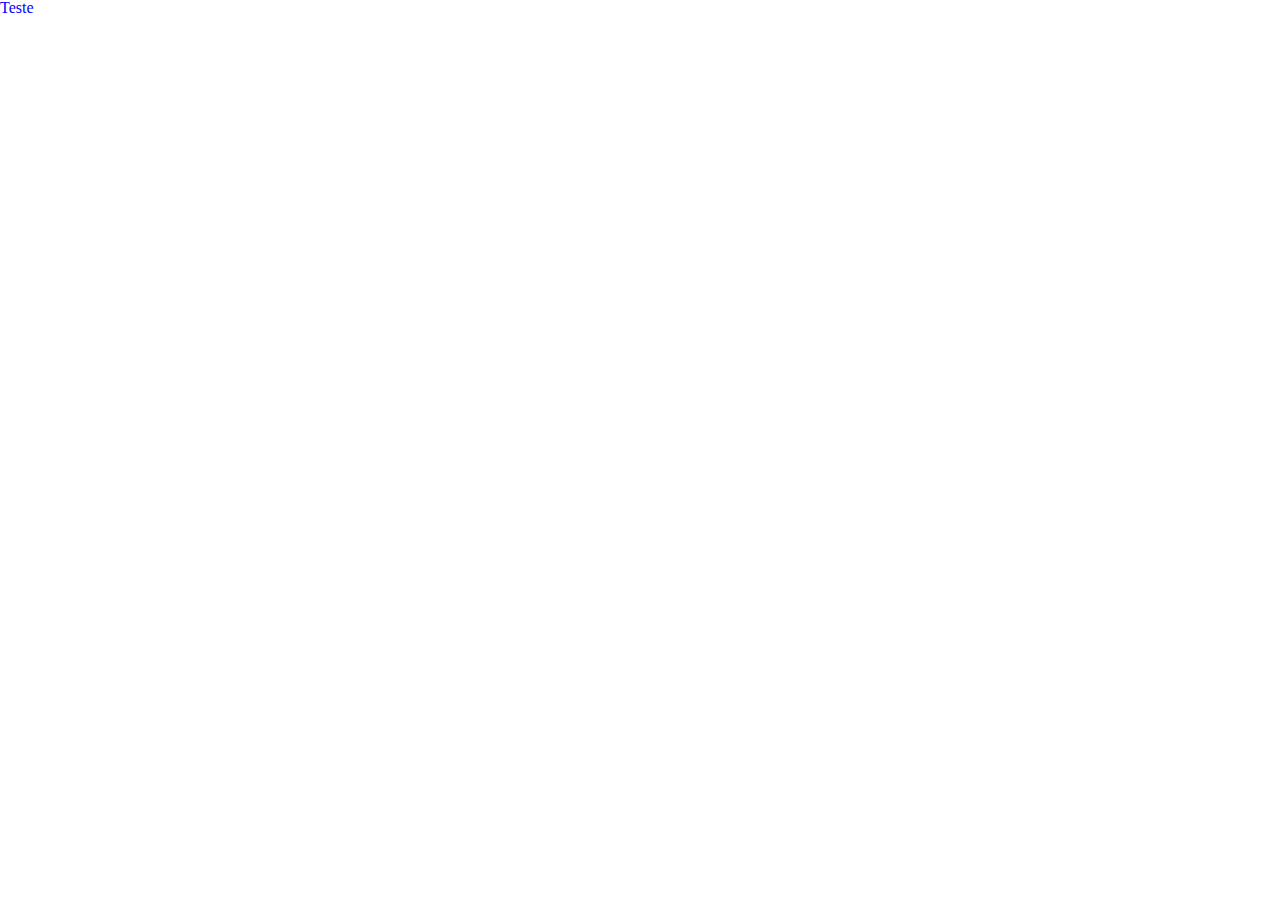
==== lescone/index.html @ c8687d4e "Projeto Le Scone Restaurante - Inicio" ====
<!DOCTYPE html>
<html>
<head>
	<title>Le Scone</title>
	<meta name="description" content="Le Scone - Restaurante">
	<meta name="viewport" content="width=device-width, initial-scale=1">
	<link rel="stylesheet" type="text/css" href="css/style.css">
</head>
<body>
 <p>Teste</p>
</body>
</html>
---- lescone/css/style.css ----
/* http://meyerweb.com/eric/tools/css/reset/ 
   v2.0 | 20110126
   License: none (public domain)
*/
html, body, div, span, applet, object, iframe,
h1, h2, h3, h4, h5, h6, p, blockquote, pre,
a, abbr, acronym, address, big, cite, code,
del, dfn, em, img, ins, kbd, q, s, samp,
small, strike, strong, sub, sup, tt, var,
b, u, i, center,
dl, dt, dd, ol, ul, li,
fieldset, form, label, legend,
table, caption, tbody, tfoot, thead, tr, th, td,
article, aside, canvas, details, embed,
figure, figcaption, footer, header, hgroup,
menu, nav, output, ruby, section, summary,
time, mark, audio, video {
  margin: 0;
  padding: 0;
  border: 0;
  font-size: 100%;
  font: inherit;
  vertical-align: baseline;
}

/* HTML5 display-role reset for older browsers */
article, aside, details, figcaption, figure,
footer, header, hgroup, menu, nav, section {
  display: block;
}

body {
  line-height: 1;
}

ol, ul {
  list-style: none;
}

blockquote, q {
  quotes: none;
}

blockquote:before, blockquote:after,
q:before, q:after {
  content: '';
  content: none;
}

table {
  border-collapse: collapse;
  border-spacing: 0;
}

p {
  color: blue;
}
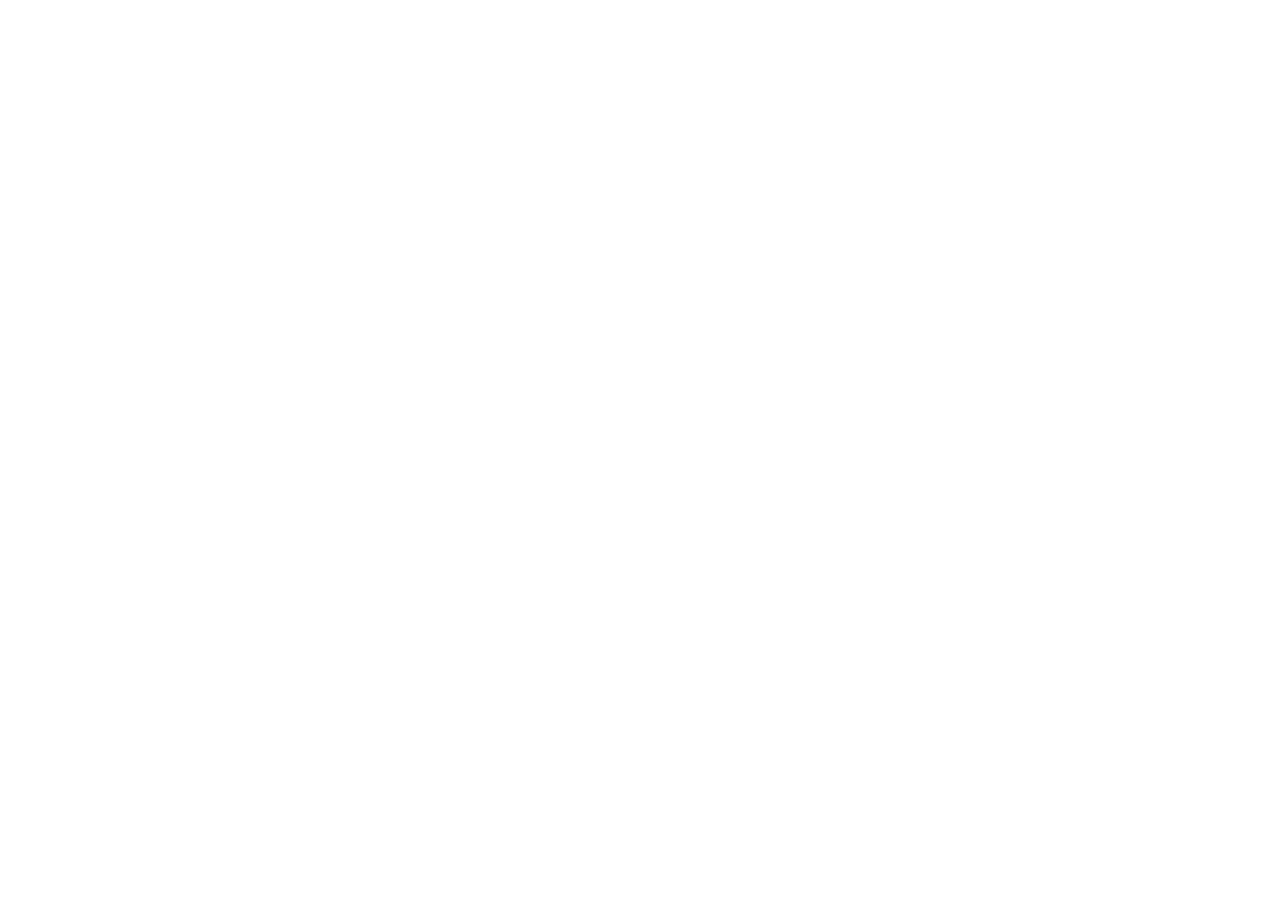
==== commit 4ba1eb08: "Definindo Estrutura com Grid" ====
--- a/lescone/index.html
+++ b/lescone/index.html
@@ -7,6 +7,6 @@
 	<link rel="stylesheet" type="text/css" href="css/style.css">
 </head>
 <body>
- <p>Teste</p>
+
 </body>
 </html>--- a/lescone/css/style.css
+++ b/lescone/css/style.css
@@ -1,57 +1,166 @@
-/* http://meyerweb.com/eric/tools/css/reset/ 
-   v2.0 | 20110126
-   License: none (public domain)
-*/
-html, body, div, span, applet, object, iframe,
-h1, h2, h3, h4, h5, h6, p, blockquote, pre,
-a, abbr, acronym, address, big, cite, code,
-del, dfn, em, img, ins, kbd, q, s, samp,
-small, strike, strong, sub, sup, tt, var,
-b, u, i, center,
-dl, dt, dd, ol, ul, li,
-fieldset, form, label, legend,
-table, caption, tbody, tfoot, thead, tr, th, td,
-article, aside, canvas, details, embed,
-figure, figcaption, footer, header, hgroup,
-menu, nav, output, ruby, section, summary,
-time, mark, audio, video {
-  margin: 0;
-  padding: 0;
-  border: 0;
-  font-size: 100%;
-  font: inherit;
-  vertical-align: baseline;
+*, *::after, *::before {
+  box-sizing: border-box;
 }
 
-/* HTML5 display-role reset for older browsers */
-article, aside, details, figcaption, figure,
-footer, header, hgroup, menu, nav, section {
-  display: block;
+.grid-1 {
+  width: calc(8.33333% - 20px);
 }
 
-body {
-  line-height: 1;
+.grid-2 {
+  width: calc(16.66667% - 20px);
 }
 
-ol, ul {
-  list-style: none;
+.grid-3 {
+  width: calc(25% - 20px);
 }
 
-blockquote, q {
-  quotes: none;
+.grid-4 {
+  width: calc(33.33333% - 20px);
 }
 
-blockquote:before, blockquote:after,
-q:before, q:after {
-  content: '';
-  content: none;
+.grid-5 {
+  width: calc(41.66667% - 20px);
 }
 
-table {
-  border-collapse: collapse;
-  border-spacing: 0;
+.grid-6 {
+  width: calc(50% - 20px);
 }
 
-p {
-  color: blue;
+.grid-7 {
+  width: calc(58.33333% - 20px);
 }
+
+.grid-8 {
+  width: calc(66.66667% - 20px);
+}
+
+.grid-9 {
+  width: calc(75% - 20px);
+}
+
+.grid-10 {
+  width: calc(83.33333% - 20px);
+}
+
+.grid-11 {
+  width: calc(91.66667% - 20px);
+}
+
+.grid-12 {
+  width: calc(100% - 20px);
+}
+
+[class^="grid-"] {
+  float: left;
+  min-height: 1px;
+  margin-left: 10px;
+  margin-right: 10px;
+}
+
+@media screen and (max-width: 759px) {
+  [class^="grid-"] {
+    width: 100%;
+    float: none;
+    margin-left: 0px;
+    margin-right: 0px;
+  }
+}
+
+.offset-1 {
+  margin-left: calc(8.33333% + 10px);
+}
+
+.offset-2 {
+  margin-left: calc(16.66667% + 10px);
+}
+
+.offset-3 {
+  margin-left: calc(25% + 10px);
+}
+
+.offset-4 {
+  margin-left: calc(33.33333% + 10px);
+}
+
+.offset-5 {
+  margin-left: calc(41.66667% + 10px);
+}
+
+.offset-6 {
+  margin-left: calc(50% + 10px);
+}
+
+.offset-7 {
+  margin-left: calc(58.33333% + 10px);
+}
+
+.offset-8 {
+  margin-left: calc(66.66667% + 10px);
+}
+
+.offset-9 {
+  margin-left: calc(75% + 10px);
+}
+
+.offset-10 {
+  margin-left: calc(83.33333% + 10px);
+}
+
+.offset-11 {
+  margin-left: calc(91.66667% + 10px);
+}
+
+.offset-12 {
+  margin-left: calc(100% + 10px);
+}
+
+@media screen and (max-width: 759px) {
+  .offset-1, .offset-2, .offset-3, .offset-4, .offset-5, .offset-6, .offset-7, .offset-8, .offset-9, .offset-10, .offset-11, .offset-12 {
+    margin-left: 0px;
+  }
+}
+
+.container {
+  max-width: 1200px;
+  margin: 0px auto;
+  position: relative;
+}
+
+@media screen and (min-width: 760px) and (max-width: 1199px) {
+  .container {
+    max-width: 760px;
+  }
+}
+
+@media screen and (max-width: 759px) {
+  .container {
+    max-width: 480px;
+    padding-left: 10px;
+    padding-right: 10px;
+  }
+}
+
+.container::after, .container::before {
+  content: '';
+  display: table;
+  clear: both;
+}
+
+.row {
+  position: relative;
+  margin-left: -10px;
+  margin-right: -10px;
+}
+
+@media screen and (max-width: 759px) {
+  .row {
+    margin-left: 0px;
+    margin-right: 0px;
+  }
+}
+
+.row::after, .row::before {
+  content: '';
+  display: table;
+  clear: both;
+}
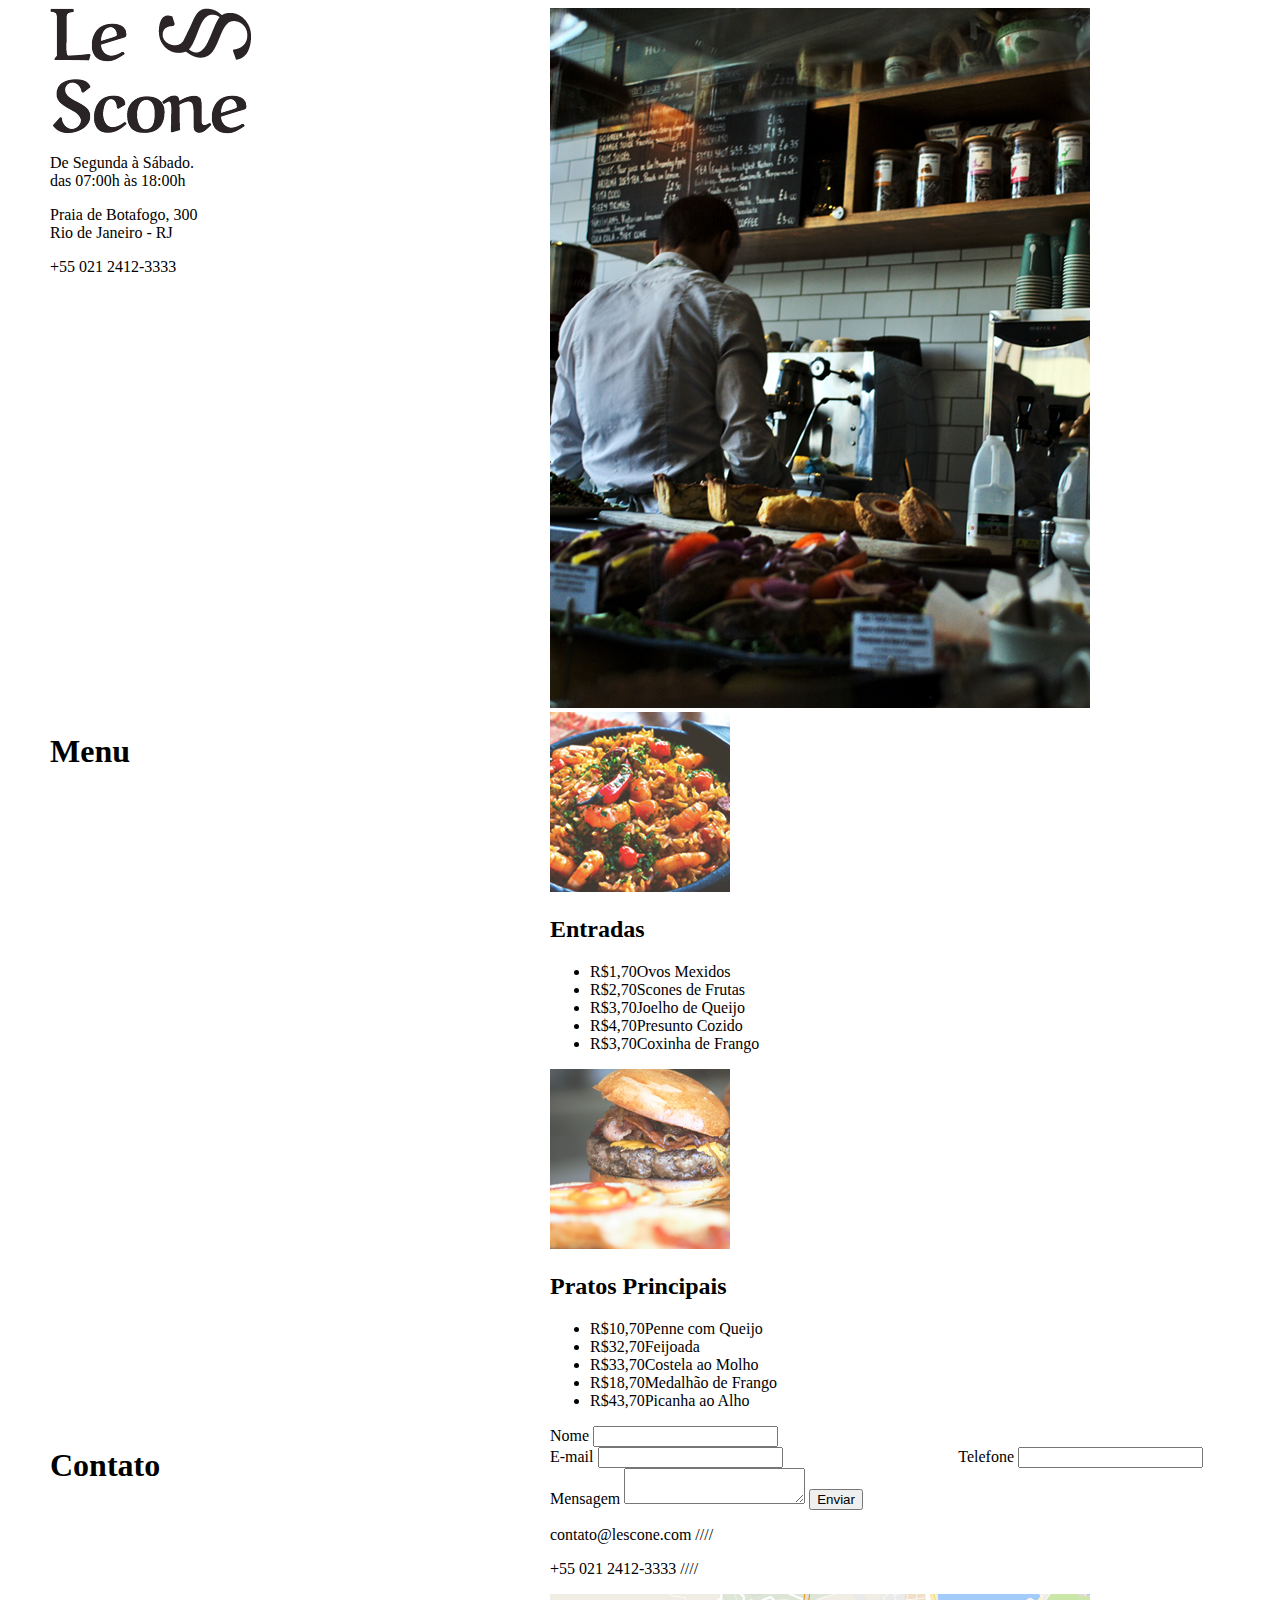
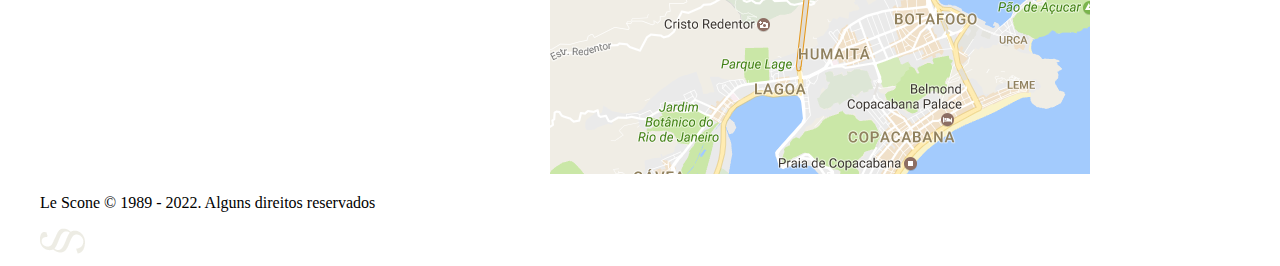
==== commit d8a6ebab: "Definindo HTML e Estilos Gerais" ====
--- a/lescone/index.html
+++ b/lescone/index.html
@@ -4,9 +4,91 @@
 	<title>Le Scone</title>
 	<meta name="description" content="Le Scone - Restaurante">
 	<meta name="viewport" content="width=device-width, initial-scale=1">
+	<link href="https://fonts.googleapis.com/css?family=Aref+Ruqaa|PT+Mono" rel="stylesheet">
 	<link rel="stylesheet" type="text/css" href="css/style.css">
 </head>
 <body>
-
+	
+	<main class="container intro">
+		<div class="grid-5">
+			<img class="logo" src="img/lescone.png" alt="Le Scone" />
+			<div class="intro-info">
+				<p>De Segunda à Sábado.<span class="aberto"></span><br>das 07:00h às 18:00h</p>
+				<p>Praia de Botafogo, 300<br>Rio de Janeiro - RJ</p>
+			</div>
+			<p class="intro-telefone">+55 021 2412-3333</p>
+		</div>
+		<div class="grid-7">
+			<img src="img/foto.png" alt="Foto de Le Scone" />
+		</div>
+	</main>
+	
+	<section class="container menu">
+		<h1 class="grid-4 titulo">Menu</h1>
+		<div class="grid-7 offset-1">
+			<div class="menu-item">
+				<img src="img/prato-1.png" alt="Foto Prato 1">
+				<h2>Entradas</h2>
+				<ul>
+					<li><span>R$1,70</span>Ovos Mexidos</li>
+					<li><span>R$2,70</span>Scones de Frutas</li>
+					<li><span>R$3,70</span>Joelho de Queijo</li>
+					<li><span>R$4,70</span>Presunto Cozido</li>
+					<li><span>R$3,70</span>Coxinha de Frango</li>
+				</ul>
+			</div>
+			<div class="menu-item">
+				<img src="img/prato-2.png" alt="Foto Prato 2">
+				<h2>Pratos Principais</h2>
+				<ul>
+					<li><span>R$10,70</span>Penne com Queijo</li>
+					<li><span>R$32,70</span>Feijoada</li>
+					<li><span>R$33,70</span>Costela ao Molho</li>
+					<li><span>R$18,70</span>Medalhão de Frango</li>
+					<li><span>R$43,70</span>Picanha ao Alho</li>
+				</ul>
+			</div>
+		</div>
+	</section>
+	
+	<section class="container contato">
+		<h1 class="grid-4 titulo">Contato</h1>
+		<div class="grid-7 offset-1">
+			<form>
+				<label>Nome</label>
+				<input type="text">
+				<div class="row">
+					<div class="grid-7">
+						<label>E-mail</label>
+						<input type="text">
+					</div>
+					<div class="grid-5">
+						<label>Telefone</label>
+						<input type="text">
+					</div>
+				</div>
+				<label>Mensagem</label>
+				<textarea></textarea>
+				<input class="button" type="button" value="Enviar">
+			</form>
+			<div class="contato-info">
+				<p>contato@lescone.com ////</p>
+				<p>+55 021 2412-3333 ////</p>
+			</div>
+			<a href="#" class="contato-mapa">
+				<img src="img/map.png" alt="Como chegar em Le Scone">
+			</a>
+		</div>
+	</section>
+	
+	<footer>
+		<div class="container">
+			<p>Le Scone © 1989 - 2022. Alguns direitos reservados</p>
+			<a href="https://www.darcisioalmeida.com.br" target="_blank">
+				<img src="img/lescone-icone.png" alt="Le Scone Icone" />
+			</a>
+		</div>
+	</footer>
+	
 </body>
 </html>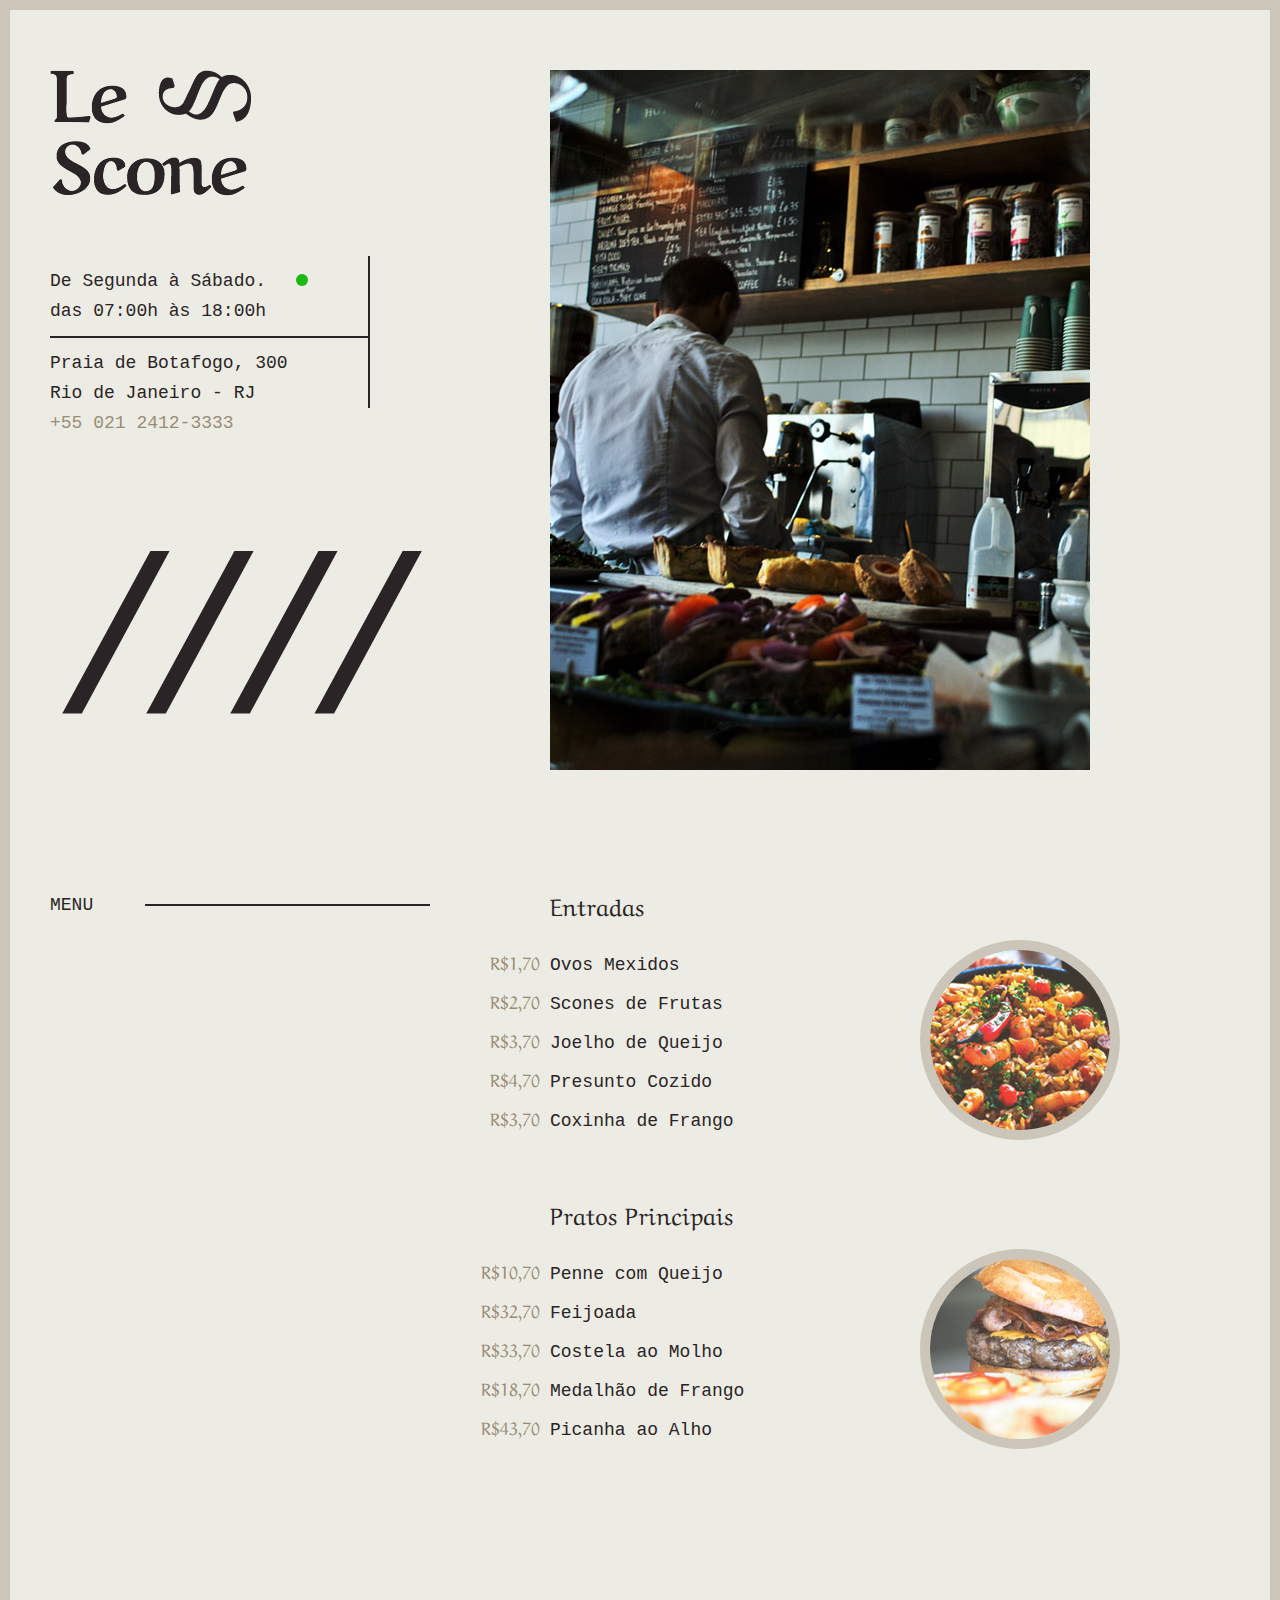
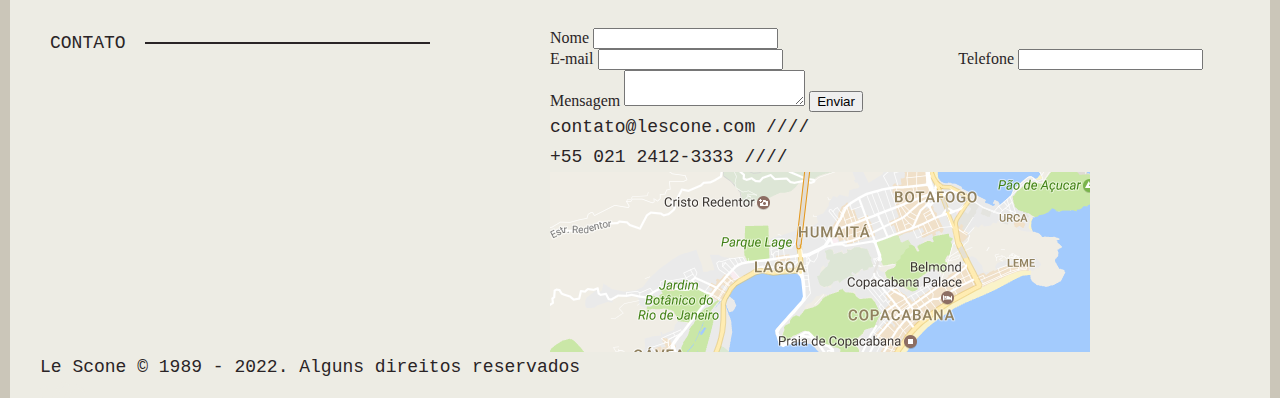
==== commit f8f6325a: "Estrutura da Introdução e Menu" ====
--- a/lescone/index.html
+++ b/lescone/index.html
@@ -19,7 +19,7 @@
 			<p class="intro-telefone">+55 021 2412-3333</p>
 		</div>
 		<div class="grid-7">
-			<img src="img/foto.png" alt="Foto de Le Scone" />
+			<img src="img/foto.jpg" alt="Foto de Le Scone" />
 		</div>
 	</main>
 	
--- a/lescone/css/style.css
+++ b/lescone/css/style.css
@@ -1,166 +1 @@
-*, *::after, *::before {
-  box-sizing: border-box;
-}
-
-.grid-1 {
-  width: calc(8.33333% - 20px);
-}
-
-.grid-2 {
-  width: calc(16.66667% - 20px);
-}
-
-.grid-3 {
-  width: calc(25% - 20px);
-}
-
-.grid-4 {
-  width: calc(33.33333% - 20px);
-}
-
-.grid-5 {
-  width: calc(41.66667% - 20px);
-}
-
-.grid-6 {
-  width: calc(50% - 20px);
-}
-
-.grid-7 {
-  width: calc(58.33333% - 20px);
-}
-
-.grid-8 {
-  width: calc(66.66667% - 20px);
-}
-
-.grid-9 {
-  width: calc(75% - 20px);
-}
-
-.grid-10 {
-  width: calc(83.33333% - 20px);
-}
-
-.grid-11 {
-  width: calc(91.66667% - 20px);
-}
-
-.grid-12 {
-  width: calc(100% - 20px);
-}
-
-[class^="grid-"] {
-  float: left;
-  min-height: 1px;
-  margin-left: 10px;
-  margin-right: 10px;
-}
-
-@media screen and (max-width: 759px) {
-  [class^="grid-"] {
-    width: 100%;
-    float: none;
-    margin-left: 0px;
-    margin-right: 0px;
-  }
-}
-
-.offset-1 {
-  margin-left: calc(8.33333% + 10px);
-}
-
-.offset-2 {
-  margin-left: calc(16.66667% + 10px);
-}
-
-.offset-3 {
-  margin-left: calc(25% + 10px);
-}
-
-.offset-4 {
-  margin-left: calc(33.33333% + 10px);
-}
-
-.offset-5 {
-  margin-left: calc(41.66667% + 10px);
-}
-
-.offset-6 {
-  margin-left: calc(50% + 10px);
-}
-
-.offset-7 {
-  margin-left: calc(58.33333% + 10px);
-}
-
-.offset-8 {
-  margin-left: calc(66.66667% + 10px);
-}
-
-.offset-9 {
-  margin-left: calc(75% + 10px);
-}
-
-.offset-10 {
-  margin-left: calc(83.33333% + 10px);
-}
-
-.offset-11 {
-  margin-left: calc(91.66667% + 10px);
-}
-
-.offset-12 {
-  margin-left: calc(100% + 10px);
-}
-
-@media screen and (max-width: 759px) {
-  .offset-1, .offset-2, .offset-3, .offset-4, .offset-5, .offset-6, .offset-7, .offset-8, .offset-9, .offset-10, .offset-11, .offset-12 {
-    margin-left: 0px;
-  }
-}
-
-.container {
-  max-width: 1200px;
-  margin: 0px auto;
-  position: relative;
-}
-
-@media screen and (min-width: 760px) and (max-width: 1199px) {
-  .container {
-    max-width: 760px;
-  }
-}
-
-@media screen and (max-width: 759px) {
-  .container {
-    max-width: 480px;
-    padding-left: 10px;
-    padding-right: 10px;
-  }
-}
-
-.container::after, .container::before {
-  content: '';
-  display: table;
-  clear: both;
-}
-
-.row {
-  position: relative;
-  margin-left: -10px;
-  margin-right: -10px;
-}
-
-@media screen and (max-width: 759px) {
-  .row {
-    margin-left: 0px;
-    margin-right: 0px;
-  }
-}
-
-.row::after, .row::before {
-  content: '';
-  display: table;
-  clear: both;
-}
+html,body,div,span,applet,object,iframe,h1,h2,h3,h4,h5,h6,p,blockquote,pre,a,abbr,acronym,address,big,cite,code,del,dfn,em,img,ins,kbd,q,s,samp,small,strike,strong,sub,sup,tt,var,b,u,i,center,dl,dt,dd,ol,ul,li,fieldset,form,label,legend,table,caption,tbody,tfoot,thead,tr,th,td,article,aside,canvas,details,embed,figure,figcaption,footer,header,hgroup,menu,nav,output,ruby,section,summary,time,mark,audio,video{margin:0;padding:0;border:0;font-size:100%;font:inherit;vertical-align:baseline}article,aside,details,figcaption,figure,footer,header,hgroup,menu,nav,section{display:block}body{line-height:1}ol,ul{list-style:none}blockquote,q{quotes:none}blockquote:before,blockquote:after,q:before,q:after{content:'';content:none}table{border-collapse:collapse;border-spacing:0}*,*::after,*::before{box-sizing:border-box}.grid-1{width:calc(8.33333% - 20px)}.grid-2{width:calc(16.66667% - 20px)}.grid-3{width:calc(25% - 20px)}.grid-4{width:calc(33.33333% - 20px)}.grid-5{width:calc(41.66667% - 20px)}.grid-6{width:calc(50% - 20px)}.grid-7{width:calc(58.33333% - 20px)}.grid-8{width:calc(66.66667% - 20px)}.grid-9{width:calc(75% - 20px)}.grid-10{width:calc(83.33333% - 20px)}.grid-11{width:calc(91.66667% - 20px)}.grid-12{width:calc(100% - 20px)}[class^="grid-"]{float:left;min-height:1px;margin-left:10px;margin-right:10px}@media screen and (max-width: 759px){[class^="grid-"]{width:100%;float:none;margin-left:0px;margin-right:0px}}.offset-1{margin-left:calc(8.33333% + 10px)}.offset-2{margin-left:calc(16.66667% + 10px)}.offset-3{margin-left:calc(25% + 10px)}.offset-4{margin-left:calc(33.33333% + 10px)}.offset-5{margin-left:calc(41.66667% + 10px)}.offset-6{margin-left:calc(50% + 10px)}.offset-7{margin-left:calc(58.33333% + 10px)}.offset-8{margin-left:calc(66.66667% + 10px)}.offset-9{margin-left:calc(75% + 10px)}.offset-10{margin-left:calc(83.33333% + 10px)}.offset-11{margin-left:calc(91.66667% + 10px)}.offset-12{margin-left:calc(100% + 10px)}@media screen and (max-width: 759px){.offset-1,.offset-2,.offset-3,.offset-4,.offset-5,.offset-6,.offset-7,.offset-8,.offset-9,.offset-10,.offset-11,.offset-12{margin-left:0px}}.container{max-width:1200px;margin:0px auto;position:relative}@media screen and (min-width: 760px) and (max-width: 1199px){.container{max-width:760px}}@media screen and (max-width: 759px){.container{max-width:480px;padding-left:10px;padding-right:10px}}.container::after,.container::before{content:'';display:table;clear:both}.row{position:relative;margin-left:-10px;margin-right:-10px}@media screen and (max-width: 759px){.row{margin-left:0px;margin-right:0px}}.row::after,.row::before{content:'';display:table;clear:both}body{background:#edece4;border:10px solid #cbc6b9;color:#2a2426}@media screen and (max-width: 759px){body{border:none}}img{display:block;max-width:100%}p{font-family:"PT Mono",monospace;font-size:1.125em;line-height:1.66667em}.titulo{font-family:"PT Mono",monospace;font-size:1.125em;line-height:1.66667em;text-transform:uppercase}@media screen and (max-width: 759px){.titulo{margin-bottom:40px}}.titulo::after{content:'';display:block;width:75%;float:right;height:2px;background:#2a2426;margin-top:14px}@media screen and (min-width: 760px) and (max-width: 1199px){.titulo::after{width:60%}}.intro{margin-top:60px}@media screen and (max-width: 759px){.intro{margin-top:20px}}.logo{margin-bottom:60px}.intro-info{border-right:2px solid #2a2426;max-width:320px}.intro-info p{padding-top:10px}.intro-info p:first-child{border-bottom:2px solid #2a2426;padding-bottom:10px}.intro-telefone{color:#988c77}@media screen and (max-width: 759px){.intro-telefone{margin-bottom:40px}}.intro-telefone::after{content:'/ / / /';display:block;margin-top:200px;font-size:220px;letter-spacing:-90px;color:#2a2426}@media screen and (min-width: 760px) and (max-width: 1199px){.intro-telefone::after{margin-top:80px;font-size:160px;letter-spacing:-70px}}@media screen and (max-width: 759px){.intro-telefone::after{display:none}}.aberto{display:inline-block;width:12px;height:12px;background:#1ab912;border-radius:50%;margin-left:30px}.intro-foto{border:10px solid #cbc6b9;width:100%}.menu{margin-top:120px;margin-bottom:120px}@media screen and (max-width: 759px){.menu{margin-top:60px;margin-bottom:60px}}.menu-item{margin-bottom:60px}.menu-item h2{font-family:"Aref Ruqaa",serif;font-size:1.5em;line-height:1.25em;margin-bottom:1em}.menu-item li{font-family:"PT Mono",monospace;font-size:1.125em;line-height:1.66667em;line-height:1.94444em}.menu-item li span{font-family:"Aref Ruqaa",serif;color:#988c77;display:inline-block;width:70px;margin-right:10px;text-align:right;margin-left:-80px}@media screen and (max-width: 759px){.menu-item li span{margin-left:0px;width:auto}}.menu-item img{border-radius:50%;border:10px solid #cbc6b9;position:absolute;right:0px;margin-top:50px}@media screen and (min-width: 1200px){.menu-item img{right:120px}}@media screen and (max-width: 759px){.menu-item img{width:120px;margin-top:0px}}
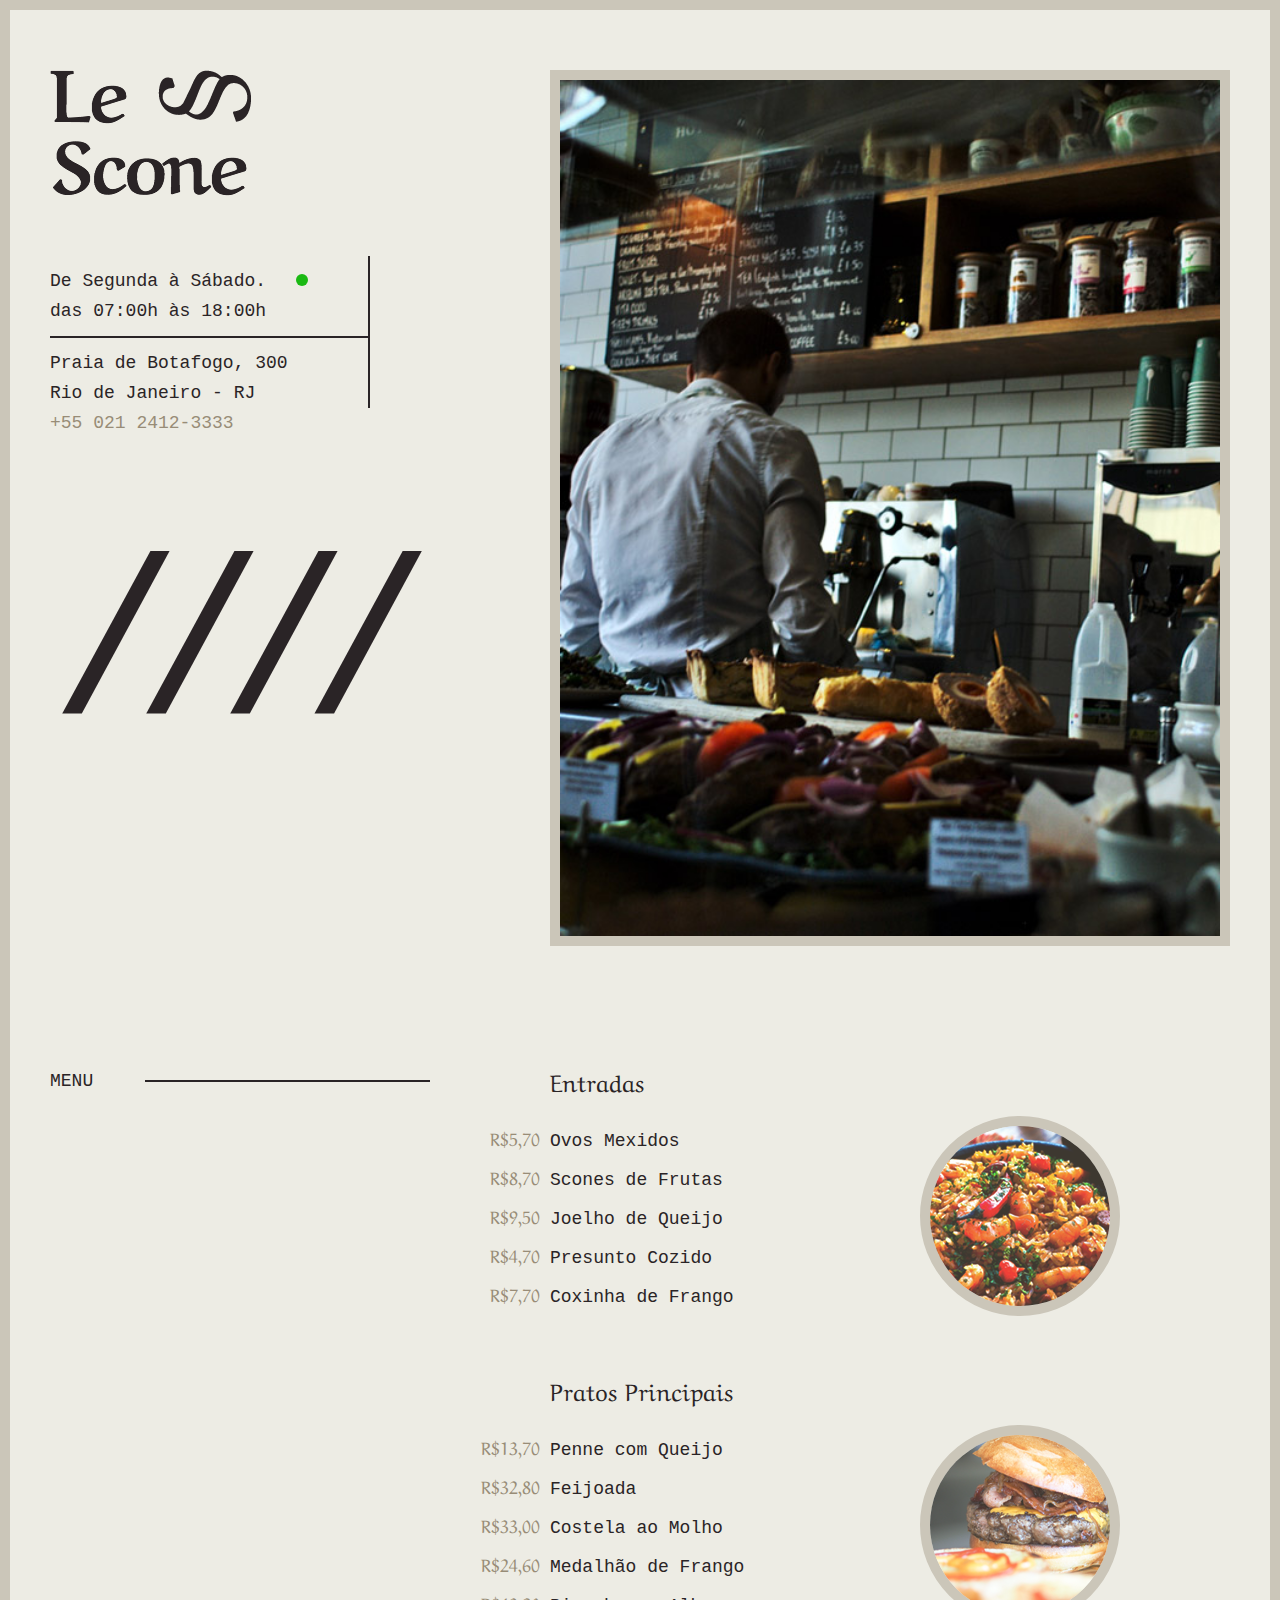
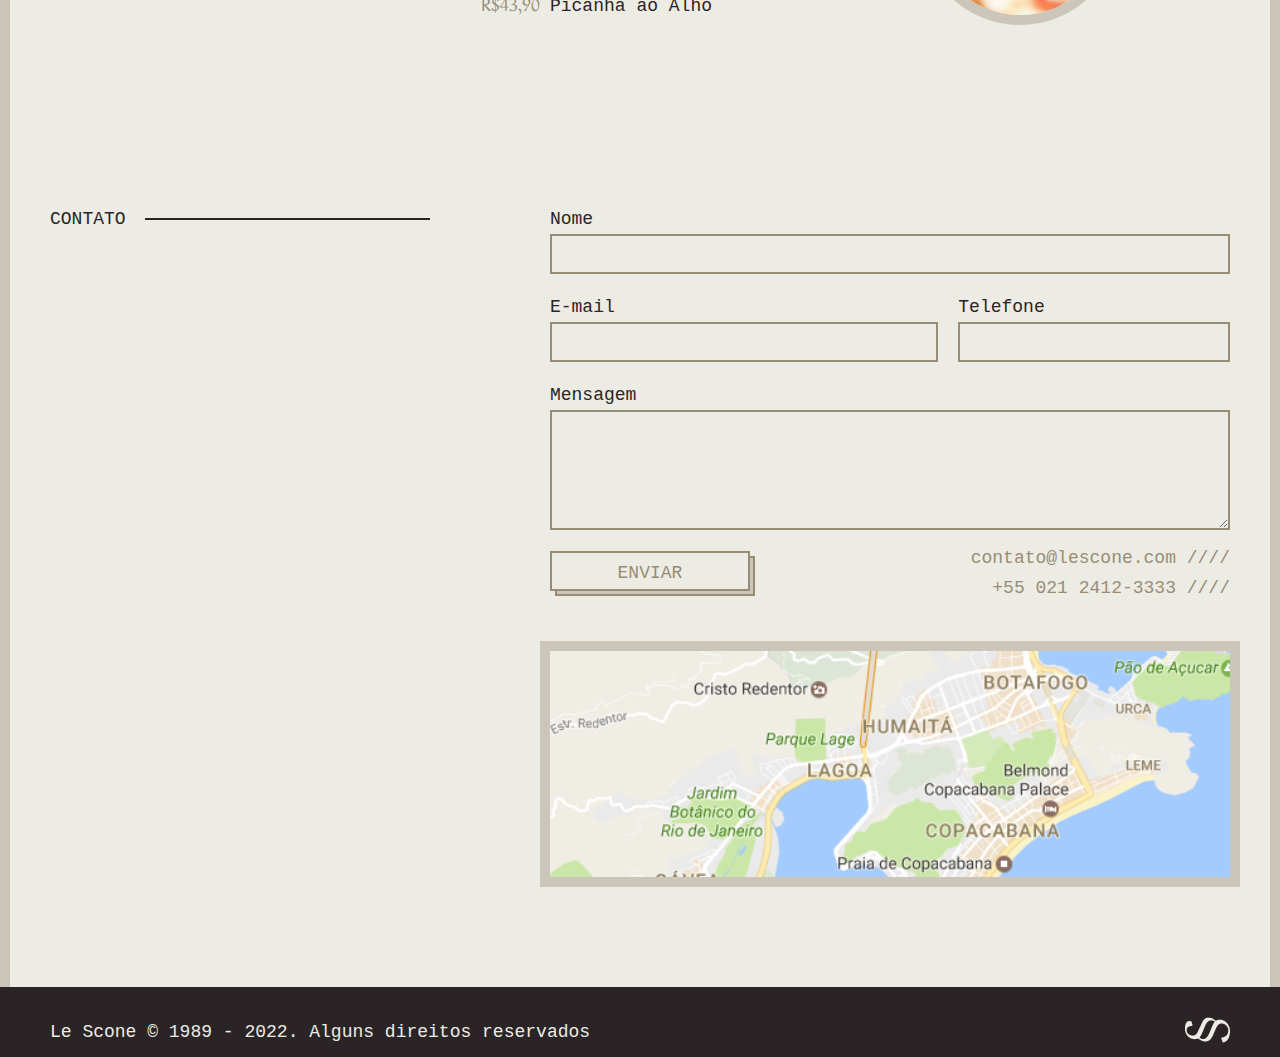
==== commit 41813519: "Estilizando contato e footer - Final" ====
--- a/lescone/index.html
+++ b/lescone/index.html
@@ -19,7 +19,7 @@
 			<p class="intro-telefone">+55 021 2412-3333</p>
 		</div>
 		<div class="grid-7">
-			<img src="img/foto.jpg" alt="Foto de Le Scone" />
+			<img class="intro-foto" src="img/foto.jpg" alt="Foto de Le Scone" />
 		</div>
 	</main>
 	
@@ -30,22 +30,22 @@
 				<img src="img/prato-1.png" alt="Foto Prato 1">
 				<h2>Entradas</h2>
 				<ul>
-					<li><span>R$1,70</span>Ovos Mexidos</li>
-					<li><span>R$2,70</span>Scones de Frutas</li>
-					<li><span>R$3,70</span>Joelho de Queijo</li>
+					<li><span>R$5,70</span>Ovos Mexidos</li>
+					<li><span>R$8,70</span>Scones de Frutas</li>
+					<li><span>R$9,50</span>Joelho de Queijo</li>
 					<li><span>R$4,70</span>Presunto Cozido</li>
-					<li><span>R$3,70</span>Coxinha de Frango</li>
+					<li><span>R$7,70</span>Coxinha de Frango</li>
 				</ul>
 			</div>
 			<div class="menu-item">
 				<img src="img/prato-2.png" alt="Foto Prato 2">
 				<h2>Pratos Principais</h2>
 				<ul>
-					<li><span>R$10,70</span>Penne com Queijo</li>
-					<li><span>R$32,70</span>Feijoada</li>
-					<li><span>R$33,70</span>Costela ao Molho</li>
-					<li><span>R$18,70</span>Medalhão de Frango</li>
-					<li><span>R$43,70</span>Picanha ao Alho</li>
+					<li><span>R$13,70</span>Penne com Queijo</li>
+					<li><span>R$32,80</span>Feijoada</li>
+					<li><span>R$33,00</span>Costela ao Molho</li>
+					<li><span>R$24,60</span>Medalhão de Frango</li>
+					<li><span>R$43,90</span>Picanha ao Alho</li>
 				</ul>
 			</div>
 		</div>
@@ -83,8 +83,8 @@
 	
 	<footer>
 		<div class="container">
-			<p>Le Scone © 1989 - 2022. Alguns direitos reservados</p>
-			<a href="https://www.darcisioalmeida.com.br" target="_blank">
+			<p class="grid-9">Le Scone © 1989 - 2022. Alguns direitos reservados</p>
+			<a class="grid-3" href="https://www.darcisioalmeida.com.br" target="_blank">
 				<img src="img/lescone-icone.png" alt="Le Scone Icone" />
 			</a>
 		</div>
--- a/lescone/css/style.css
+++ b/lescone/css/style.css
@@ -1 +1 @@
-html,body,div,span,applet,object,iframe,h1,h2,h3,h4,h5,h6,p,blockquote,pre,a,abbr,acronym,address,big,cite,code,del,dfn,em,img,ins,kbd,q,s,samp,small,strike,strong,sub,sup,tt,var,b,u,i,center,dl,dt,dd,ol,ul,li,fieldset,form,label,legend,table,caption,tbody,tfoot,thead,tr,th,td,article,aside,canvas,details,embed,figure,figcaption,footer,header,hgroup,menu,nav,output,ruby,section,summary,time,mark,audio,video{margin:0;padding:0;border:0;font-size:100%;font:inherit;vertical-align:baseline}article,aside,details,figcaption,figure,footer,header,hgroup,menu,nav,section{display:block}body{line-height:1}ol,ul{list-style:none}blockquote,q{quotes:none}blockquote:before,blockquote:after,q:before,q:after{content:'';content:none}table{border-collapse:collapse;border-spacing:0}*,*::after,*::before{box-sizing:border-box}.grid-1{width:calc(8.33333% - 20px)}.grid-2{width:calc(16.66667% - 20px)}.grid-3{width:calc(25% - 20px)}.grid-4{width:calc(33.33333% - 20px)}.grid-5{width:calc(41.66667% - 20px)}.grid-6{width:calc(50% - 20px)}.grid-7{width:calc(58.33333% - 20px)}.grid-8{width:calc(66.66667% - 20px)}.grid-9{width:calc(75% - 20px)}.grid-10{width:calc(83.33333% - 20px)}.grid-11{width:calc(91.66667% - 20px)}.grid-12{width:calc(100% - 20px)}[class^="grid-"]{float:left;min-height:1px;margin-left:10px;margin-right:10px}@media screen and (max-width: 759px){[class^="grid-"]{width:100%;float:none;margin-left:0px;margin-right:0px}}.offset-1{margin-left:calc(8.33333% + 10px)}.offset-2{margin-left:calc(16.66667% + 10px)}.offset-3{margin-left:calc(25% + 10px)}.offset-4{margin-left:calc(33.33333% + 10px)}.offset-5{margin-left:calc(41.66667% + 10px)}.offset-6{margin-left:calc(50% + 10px)}.offset-7{margin-left:calc(58.33333% + 10px)}.offset-8{margin-left:calc(66.66667% + 10px)}.offset-9{margin-left:calc(75% + 10px)}.offset-10{margin-left:calc(83.33333% + 10px)}.offset-11{margin-left:calc(91.66667% + 10px)}.offset-12{margin-left:calc(100% + 10px)}@media screen and (max-width: 759px){.offset-1,.offset-2,.offset-3,.offset-4,.offset-5,.offset-6,.offset-7,.offset-8,.offset-9,.offset-10,.offset-11,.offset-12{margin-left:0px}}.container{max-width:1200px;margin:0px auto;position:relative}@media screen and (min-width: 760px) and (max-width: 1199px){.container{max-width:760px}}@media screen and (max-width: 759px){.container{max-width:480px;padding-left:10px;padding-right:10px}}.container::after,.container::before{content:'';display:table;clear:both}.row{position:relative;margin-left:-10px;margin-right:-10px}@media screen and (max-width: 759px){.row{margin-left:0px;margin-right:0px}}.row::after,.row::before{content:'';display:table;clear:both}body{background:#edece4;border:10px solid #cbc6b9;color:#2a2426}@media screen and (max-width: 759px){body{border:none}}img{display:block;max-width:100%}p{font-family:"PT Mono",monospace;font-size:1.125em;line-height:1.66667em}.titulo{font-family:"PT Mono",monospace;font-size:1.125em;line-height:1.66667em;text-transform:uppercase}@media screen and (max-width: 759px){.titulo{margin-bottom:40px}}.titulo::after{content:'';display:block;width:75%;float:right;height:2px;background:#2a2426;margin-top:14px}@media screen and (min-width: 760px) and (max-width: 1199px){.titulo::after{width:60%}}.intro{margin-top:60px}@media screen and (max-width: 759px){.intro{margin-top:20px}}.logo{margin-bottom:60px}.intro-info{border-right:2px solid #2a2426;max-width:320px}.intro-info p{padding-top:10px}.intro-info p:first-child{border-bottom:2px solid #2a2426;padding-bottom:10px}.intro-telefone{color:#988c77}@media screen and (max-width: 759px){.intro-telefone{margin-bottom:40px}}.intro-telefone::after{content:'/ / / /';display:block;margin-top:200px;font-size:220px;letter-spacing:-90px;color:#2a2426}@media screen and (min-width: 760px) and (max-width: 1199px){.intro-telefone::after{margin-top:80px;font-size:160px;letter-spacing:-70px}}@media screen and (max-width: 759px){.intro-telefone::after{display:none}}.aberto{display:inline-block;width:12px;height:12px;background:#1ab912;border-radius:50%;margin-left:30px}.intro-foto{border:10px solid #cbc6b9;width:100%}.menu{margin-top:120px;margin-bottom:120px}@media screen and (max-width: 759px){.menu{margin-top:60px;margin-bottom:60px}}.menu-item{margin-bottom:60px}.menu-item h2{font-family:"Aref Ruqaa",serif;font-size:1.5em;line-height:1.25em;margin-bottom:1em}.menu-item li{font-family:"PT Mono",monospace;font-size:1.125em;line-height:1.66667em;line-height:1.94444em}.menu-item li span{font-family:"Aref Ruqaa",serif;color:#988c77;display:inline-block;width:70px;margin-right:10px;text-align:right;margin-left:-80px}@media screen and (max-width: 759px){.menu-item li span{margin-left:0px;width:auto}}.menu-item img{border-radius:50%;border:10px solid #cbc6b9;position:absolute;right:0px;margin-top:50px}@media screen and (min-width: 1200px){.menu-item img{right:120px}}@media screen and (max-width: 759px){.menu-item img{width:120px;margin-top:0px}}
+html,body,div,span,applet,object,iframe,h1,h2,h3,h4,h5,h6,p,blockquote,pre,a,abbr,acronym,address,big,cite,code,del,dfn,em,img,ins,kbd,q,s,samp,small,strike,strong,sub,sup,tt,var,b,u,i,center,dl,dt,dd,ol,ul,li,fieldset,form,label,legend,table,caption,tbody,tfoot,thead,tr,th,td,article,aside,canvas,details,embed,figure,figcaption,footer,header,hgroup,menu,nav,output,ruby,section,summary,time,mark,audio,video{margin:0;padding:0;border:0;font-size:100%;font:inherit;vertical-align:baseline}article,aside,details,figcaption,figure,footer,header,hgroup,menu,nav,section{display:block}body{line-height:1}ol,ul{list-style:none}blockquote,q{quotes:none}blockquote:before,blockquote:after,q:before,q:after{content:'';content:none}table{border-collapse:collapse;border-spacing:0}*,*::after,*::before{box-sizing:border-box}.grid-1{width:calc(8.33333% - 20px)}.grid-2{width:calc(16.66667% - 20px)}.grid-3{width:calc(25% - 20px)}.grid-4{width:calc(33.33333% - 20px)}.grid-5{width:calc(41.66667% - 20px)}.grid-6{width:calc(50% - 20px)}.grid-7{width:calc(58.33333% - 20px)}.grid-8{width:calc(66.66667% - 20px)}.grid-9{width:calc(75% - 20px)}.grid-10{width:calc(83.33333% - 20px)}.grid-11{width:calc(91.66667% - 20px)}.grid-12{width:calc(100% - 20px)}[class^="grid-"]{float:left;min-height:1px;margin-left:10px;margin-right:10px}@media screen and (max-width: 759px){[class^="grid-"]{width:100%;float:none;margin-left:0px;margin-right:0px}}.offset-1{margin-left:calc(8.33333% + 10px)}.offset-2{margin-left:calc(16.66667% + 10px)}.offset-3{margin-left:calc(25% + 10px)}.offset-4{margin-left:calc(33.33333% + 10px)}.offset-5{margin-left:calc(41.66667% + 10px)}.offset-6{margin-left:calc(50% + 10px)}.offset-7{margin-left:calc(58.33333% + 10px)}.offset-8{margin-left:calc(66.66667% + 10px)}.offset-9{margin-left:calc(75% + 10px)}.offset-10{margin-left:calc(83.33333% + 10px)}.offset-11{margin-left:calc(91.66667% + 10px)}.offset-12{margin-left:calc(100% + 10px)}@media screen and (max-width: 759px){.offset-1,.offset-2,.offset-3,.offset-4,.offset-5,.offset-6,.offset-7,.offset-8,.offset-9,.offset-10,.offset-11,.offset-12{margin-left:0px}}.container{max-width:1200px;margin:0px auto;position:relative}@media screen and (min-width: 760px) and (max-width: 1199px){.container{max-width:760px}}@media screen and (max-width: 759px){.container{max-width:480px;padding-left:10px;padding-right:10px}}.container::after,.container::before{content:'';display:table;clear:both}.row{position:relative;margin-left:-10px;margin-right:-10px}@media screen and (max-width: 759px){.row{margin-left:0px;margin-right:0px}}.row::after,.row::before{content:'';display:table;clear:both}body{background:#edece4;border:10px solid #cbc6b9;color:#2a2426}@media screen and (max-width: 759px){body{border:none}}img{display:block;max-width:100%}p{font-family:"PT Mono",monospace;font-size:1.125em;line-height:1.66667em}.titulo{font-family:"PT Mono",monospace;font-size:1.125em;line-height:1.66667em;text-transform:uppercase}@media screen and (max-width: 759px){.titulo{margin-bottom:40px}}.titulo::after{content:'';display:block;width:75%;float:right;height:2px;background:#2a2426;margin-top:14px}@media screen and (min-width: 760px) and (max-width: 1199px){.titulo::after{width:60%}}.intro{margin-top:60px}@media screen and (max-width: 759px){.intro{margin-top:20px}}.logo{margin-bottom:60px}.intro-info{border-right:2px solid #2a2426;max-width:320px}.intro-info p{padding-top:10px}.intro-info p:first-child{border-bottom:2px solid #2a2426;padding-bottom:10px}.intro-telefone{color:#988c77}@media screen and (max-width: 759px){.intro-telefone{margin-bottom:40px}}.intro-telefone::after{content:'/ / / /';display:block;margin-top:200px;font-size:220px;letter-spacing:-90px;color:#2a2426}@media screen and (min-width: 760px) and (max-width: 1199px){.intro-telefone::after{margin-top:80px;font-size:160px;letter-spacing:-70px}}@media screen and (max-width: 759px){.intro-telefone::after{display:none}}.aberto{display:inline-block;width:12px;height:12px;background:#1ab912;border-radius:50%;margin-left:30px}.intro-foto{border:10px solid #cbc6b9;width:100%}.menu{margin-top:120px;margin-bottom:120px}@media screen and (max-width: 759px){.menu{margin-top:60px;margin-bottom:60px}}.menu-item{margin-bottom:60px}.menu-item h2{font-family:"Aref Ruqaa",serif;font-size:1.5em;line-height:1.25em;margin-bottom:1em}.menu-item li{font-family:"PT Mono",monospace;font-size:1.125em;line-height:1.66667em;line-height:1.94444em}.menu-item li span{font-family:"Aref Ruqaa",serif;color:#988c77;display:inline-block;width:70px;margin-right:10px;text-align:right;margin-left:-80px}@media screen and (max-width: 759px){.menu-item li span{margin-left:0px;width:auto}}.menu-item img{border-radius:50%;border:10px solid #cbc6b9;position:absolute;right:0px;margin-top:50px}@media screen and (min-width: 1200px){.menu-item img{right:120px}}@media screen and (max-width: 759px){.menu-item img{width:120px;margin-top:0px}}.contato{margin-top:120px;margin-bottom:120px}@media screen and (max-width: 759px){.contato{margin-top:60px;margin-bottom:60px}}.contato form label{font-family:"PT Mono",monospace;font-size:1.125em;line-height:1.66667em;display:block}.contato form input[type="text"],.contato form textarea{font-family:"PT Mono",monospace;font-size:1.125em;line-height:1.66667em;color:#2a2426;width:100%;padding:0 5px;height:40px;border:2px solid #988c77;background:transparent;margin-bottom:1em}.contato form input[type="text"]:hover,.contato form input[type="text"]:focus,.contato form textarea:hover,.contato form textarea:focus{outline:none;border-color:#cbc6b9}.contato form textarea{height:120px}input.button{font-family:"PT Mono",monospace;font-size:1.125em;line-height:1.66667em;cursor:pointer;color:#988c77;text-transform:uppercase;border:2px solid #988c77;background:transparent;display:block;width:200px;padding-top:5px;-webkit-box-shadow:5px 5px 0 -2px #cbc6b9,5px 5px 0 0 #988c77;-moz-box-shadow:5px 5px 0 -2px #cbc6b9,5px 5px 0 0 #988c77;box-shadow:5px 5px 0 -2px #cbc6b9,5px 5px 0 0 #988c77;transition:.3s}input.button:hover{-webkit-box-shadow:3px 3px 0 -2px #cbc6b9,3px 3px 0 0 #988c77;-moz-box-shadow:3px 3px 0 -2px #cbc6b9,3px 3px 0 0 #988c77;box-shadow:3px 3px 0 -2px #cbc6b9,3px 3px 0 0 #988c77}.contato-info{display:inline-block;color:#988c77;margin-top:2em;margin-bottom:3em}@media screen and (min-width: 1200px){.contato-info{float:right;text-align:right;margin-top:-3em}}.contato-mapa{display:block;-webkit-box-shadow:0 0 0 10px #cbc6b9;-moz-box-shadow:0 0 0 10px #cbc6b9;box-shadow:0 0 0 10px #cbc6b9;clear:both}.contato-mapa img{width:100%}footer{padding:20px 0;background:#2a2426;-webkit-box-shadow:0 0 0 10px #2a2426;-moz-box-shadow:0 0 0 10px #2a2426;box-shadow:0 0 0 10px #2a2426}footer p{color:#edece4}@media screen and (max-width: 759px){footer p{text-align:center}}footer a img{float:right}@media screen and (max-width: 759px){footer a img{float:none;margin:20px auto}}
